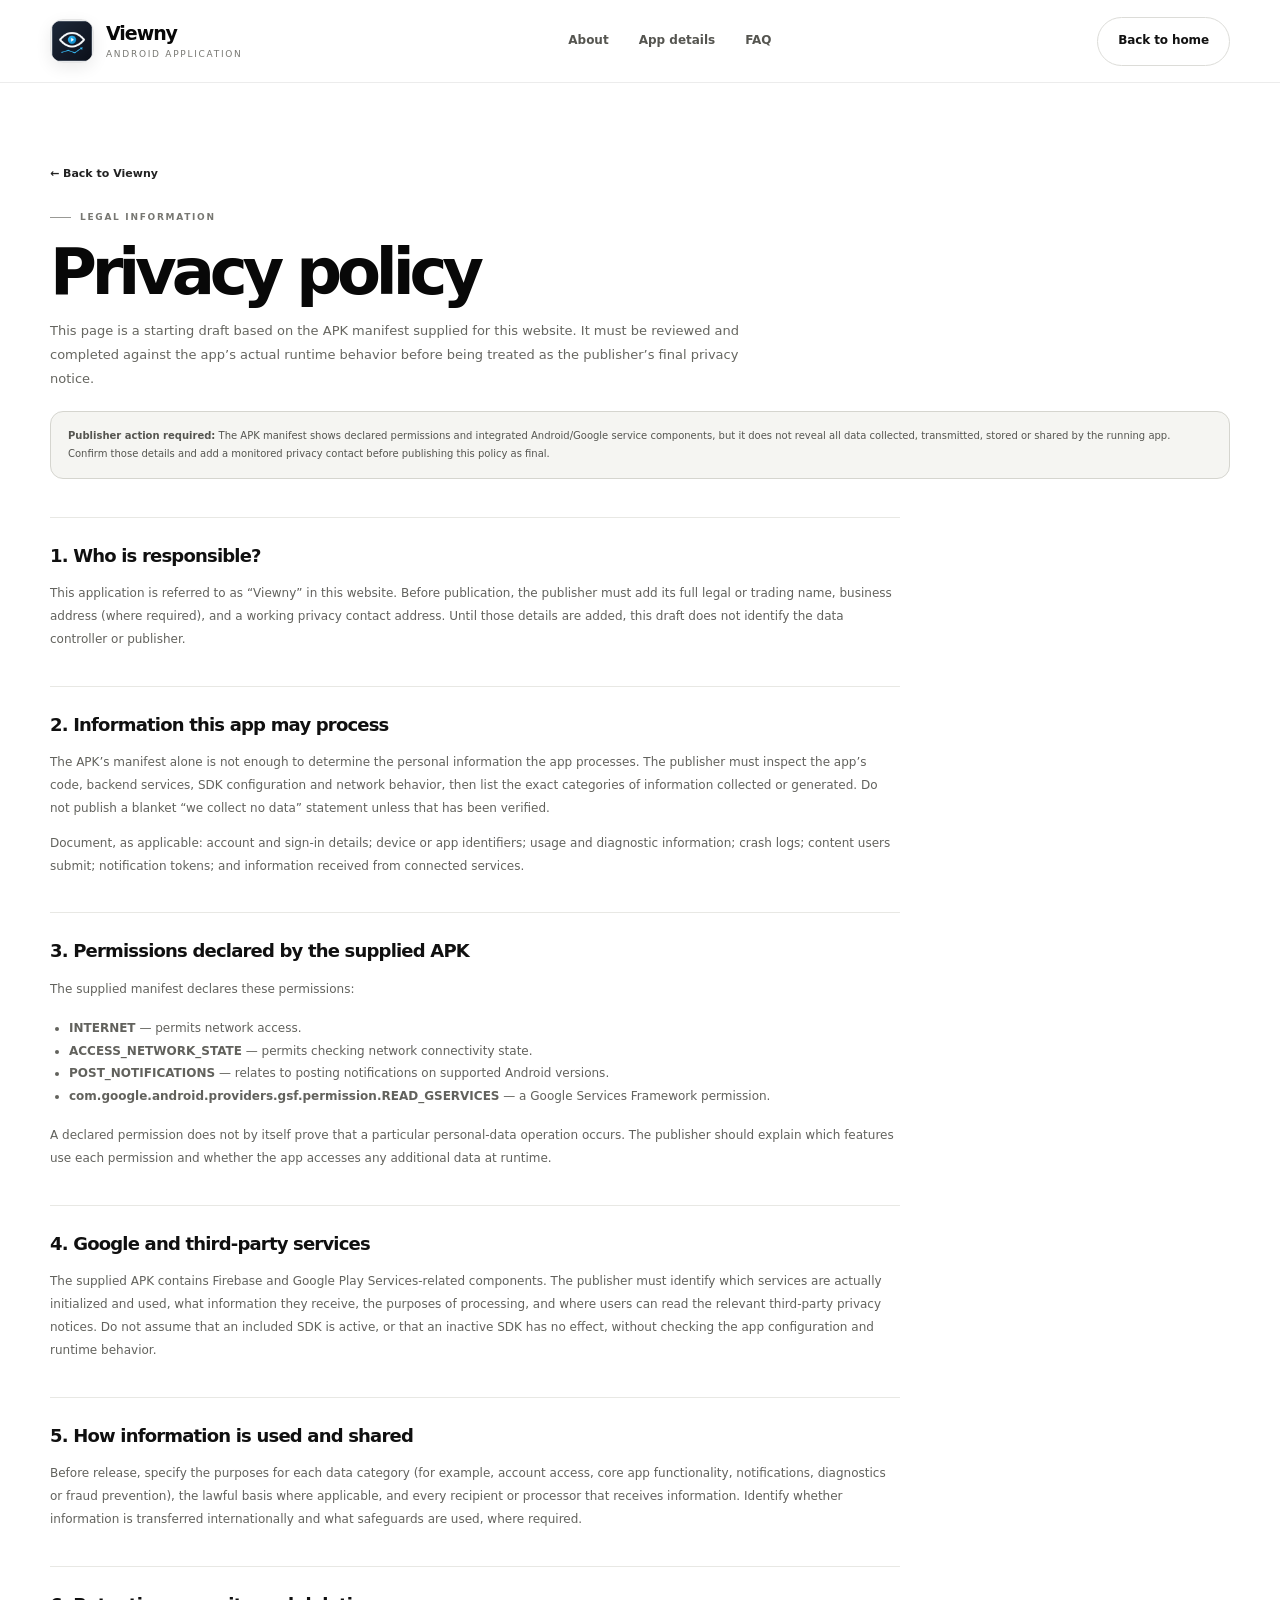
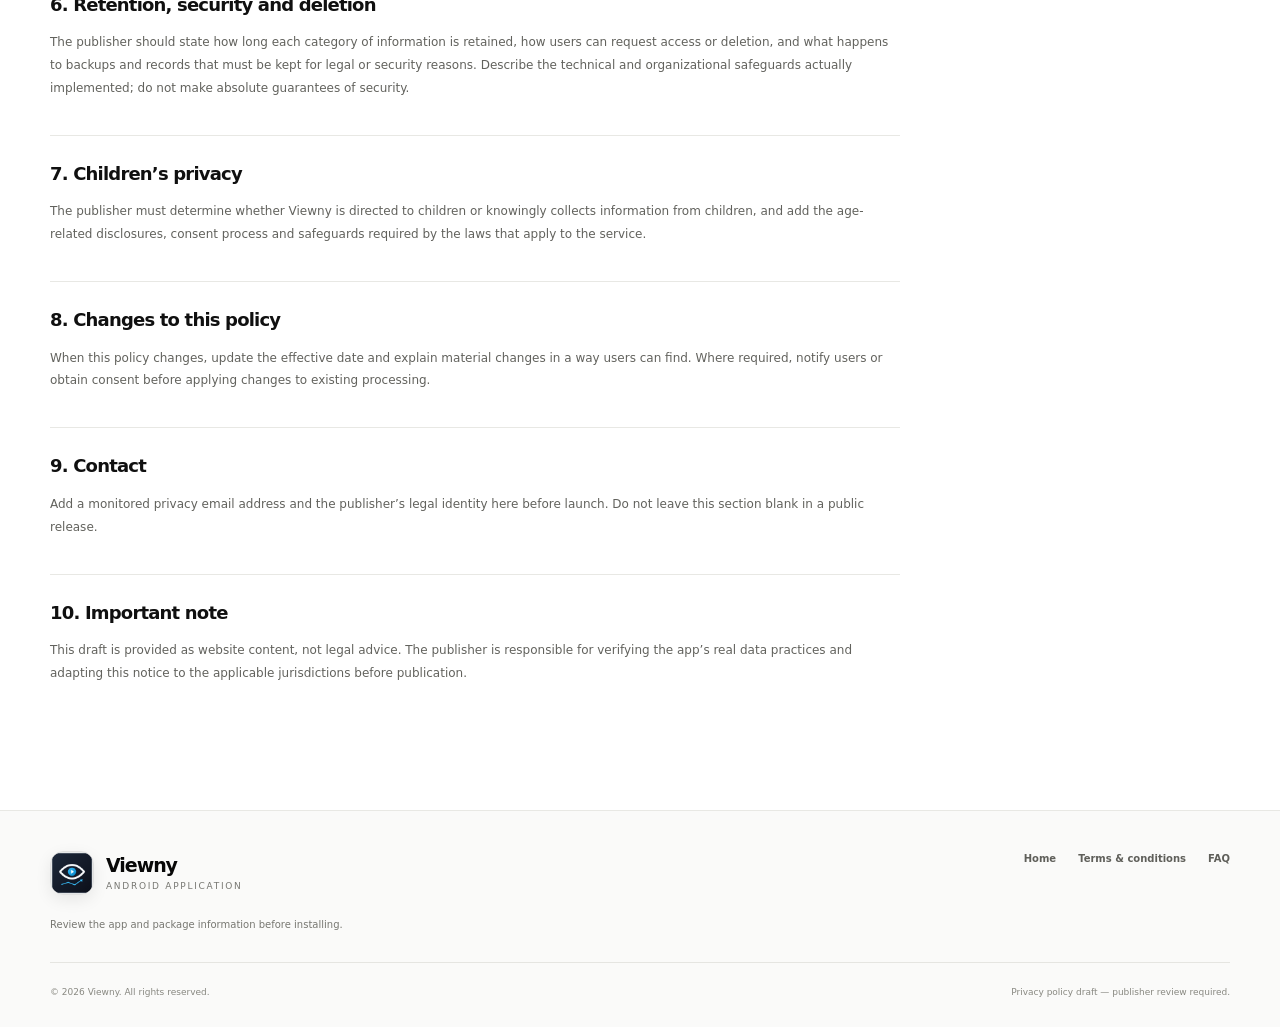
==== privacy.html @ 0425f1a5 "new layout" ====
<!doctype html>
<html lang="en">
<head>
  <meta charset="utf-8"><meta name="viewport" content="width=device-width, initial-scale=1"><meta name="theme-color" content="#ffffff">
  <meta name="description" content="Viewny privacy policy draft. Review information about permissions, app data and third-party services.">
  <title>Privacy Policy — Viewny</title><link rel="icon" type="image/png" href="assets/viewny-logo.png"><link rel="stylesheet" href="styles.css"><script defer src="site.js"></script>
</head>
<body>
<a class="skip-link" href="#main">Skip to content</a>
<header class="site-header"><div class="container navbar"><a class="brand" href="index.html"><img src="assets/viewny-logo.png" alt="Viewny logo"><span class="brand-copy"><span class="brand-name">Viewny</span><span class="brand-caption">Android application</span></span></a><nav class="nav-links"><a href="index.html#about">About</a><a href="index.html#details">App details</a><a href="index.html#faq">FAQ</a></nav><div class="nav-actions"><a class="btn btn-quiet" href="index.html">Back to home</a><button class="menu-toggle" type="button" aria-label="Open navigation" aria-expanded="false" data-menu-toggle>☰</button></div></div><nav class="container mobile-drawer" data-mobile-drawer><a href="index.html">Home</a><a href="terms.html">Terms &amp; conditions</a></nav></header>
<main id="main" class="container">
  <div class="legal-hero"><a class="back-link" href="index.html">← Back to Viewny</a><span class="eyebrow" style="display:flex;margin-top:25px">Legal information</span><h1>Privacy policy</h1><p>This page is a starting draft based on the APK manifest supplied for this website. It must be reviewed and completed against the app’s actual runtime behavior before being treated as the publisher’s final privacy notice.</p><div class="draft-banner"><strong>Publisher action required:</strong> The APK manifest shows declared permissions and integrated Android/Google service components, but it does not reveal all data collected, transmitted, stored or shared by the running app. Confirm those details and add a monitored privacy contact before publishing this policy as final.</div></div>
  <article class="legal-content">
    <section><h2>1. Who is responsible?</h2><p>This application is referred to as “Viewny” in this website. Before publication, the publisher must add its full legal or trading name, business address (where required), and a working privacy contact address. Until those details are added, this draft does not identify the data controller or publisher.</p></section>
    <section><h2>2. Information this app may process</h2><p>The APK’s manifest alone is not enough to determine the personal information the app processes. The publisher must inspect the app’s code, backend services, SDK configuration and network behavior, then list the exact categories of information collected or generated. Do not publish a blanket “we collect no data” statement unless that has been verified.</p><p>Document, as applicable: account and sign-in details; device or app identifiers; usage and diagnostic information; crash logs; content users submit; notification tokens; and information received from connected services.</p></section>
    <section><h2>3. Permissions declared by the supplied APK</h2><p>The supplied manifest declares these permissions:</p><ul><li><strong>INTERNET</strong> — permits network access.</li><li><strong>ACCESS_NETWORK_STATE</strong> — permits checking network connectivity state.</li><li><strong>POST_NOTIFICATIONS</strong> — relates to posting notifications on supported Android versions.</li><li><strong>com.google.android.providers.gsf.permission.READ_GSERVICES</strong> — a Google Services Framework permission.</li></ul><p>A declared permission does not by itself prove that a particular personal-data operation occurs. The publisher should explain which features use each permission and whether the app accesses any additional data at runtime.</p></section>
    <section><h2>4. Google and third-party services</h2><p>The supplied APK contains Firebase and Google Play Services-related components. The publisher must identify which services are actually initialized and used, what information they receive, the purposes of processing, and where users can read the relevant third-party privacy notices. Do not assume that an included SDK is active, or that an inactive SDK has no effect, without checking the app configuration and runtime behavior.</p></section>
    <section><h2>5. How information is used and shared</h2><p>Before release, specify the purposes for each data category (for example, account access, core app functionality, notifications, diagnostics or fraud prevention), the lawful basis where applicable, and every recipient or processor that receives information. Identify whether information is transferred internationally and what safeguards are used, where required.</p></section>
    <section><h2>6. Retention, security and deletion</h2><p>The publisher should state how long each category of information is retained, how users can request access or deletion, and what happens to backups and records that must be kept for legal or security reasons. Describe the technical and organizational safeguards actually implemented; do not make absolute guarantees of security.</p></section>
    <section><h2>7. Children’s privacy</h2><p>The publisher must determine whether Viewny is directed to children or knowingly collects information from children, and add the age-related disclosures, consent process and safeguards required by the laws that apply to the service.</p></section>
    <section><h2>8. Changes to this policy</h2><p>When this policy changes, update the effective date and explain material changes in a way users can find. Where required, notify users or obtain consent before applying changes to existing processing.</p></section>
    <section><h2>9. Contact</h2><p>Add a monitored privacy email address and the publisher’s legal identity here before launch. Do not leave this section blank in a public release.</p></section>
    <section><h2>10. Important note</h2><p>This draft is provided as website content, not legal advice. The publisher is responsible for verifying the app’s real data practices and adapting this notice to the applicable jurisdictions before publication.</p></section>
  </article>
</main>
<footer class="site-footer"><div class="container"><div class="footer-main"><div class="footer-brand"><a class="brand" href="index.html"><img src="assets/viewny-logo.png" alt=""><span class="brand-copy"><span class="brand-name">Viewny</span><span class="brand-caption">Android application</span></span></a><p>Review the app and package information before installing.</p></div><nav class="footer-links"><a href="index.html">Home</a><a href="terms.html">Terms &amp; conditions</a><a href="index.html#faq">FAQ</a></nav></div><div class="footer-bottom"><span>© 2026 Viewny. All rights reserved.</span><span>Privacy policy draft — publisher review required.</span></div></div></footer>
</body></html>
---- styles.css ----
:root {
  color-scheme: light;
  --bg: #ffffff;
  --bg-soft: #f6f6f4;
  --panel: #ffffff;
  --panel-soft: #fafaf9;
  --line: #e8e8e5;
  --line-strong: #d3d3cf;
  --text: #0a0a0a;
  --muted: #666663;
  --subtle: #8a8a85;
  --black: #080808;
  --white: #ffffff;
  --radius: 22px;
  --max: 1180px;
  font-family: Inter, ui-sans-serif, system-ui, -apple-system, BlinkMacSystemFont, "Segoe UI", sans-serif;
}
* { box-sizing: border-box; }
html { scroll-behavior: smooth; scroll-padding-top: 96px; }
body {
  min-width: 320px; margin: 0; color: var(--text); background: var(--bg);
  line-height: 1.65; -webkit-font-smoothing: antialiased; text-rendering: optimizeLegibility;
}
body::before, body::after { content: none; }
a { color: inherit; text-decoration: none; }
button, a { -webkit-tap-highlight-color: transparent; }
button { font: inherit; }
img { max-width: 100%; display: block; }
.container { width: min(var(--max), calc(100% - 52px)); margin: 0 auto; }
.skip-link { position: absolute; left: 16px; top: -60px; z-index: 100; padding: 10px 14px; color: #fff; background: #080808; border-radius: 9px; }
.skip-link:focus { top: 12px; }

/* Navigation */
.site-header { position: sticky; top: 0; z-index: 50; border-bottom: 1px solid rgba(0,0,0,.075); background: rgba(255,255,255,.88); backdrop-filter: blur(18px); }
.navbar { min-height: 82px; display: flex; align-items: center; justify-content: space-between; gap: 24px; }
.brand { display: inline-flex; align-items: center; gap: 12px; min-width: 0; }
.brand img { width: 44px; height: 44px; border-radius: 13px; border: 1px solid rgba(0,0,0,.1); box-shadow: 0 5px 16px rgba(0,0,0,.08); }
.brand-copy { display: grid; line-height: 1.12; }
.brand-name { font-weight: 850; letter-spacing: -.055em; font-size: 19px; color: #080808; }
.brand-caption { color: #777772; font-size: 9px; text-transform: uppercase; letter-spacing: .19em; margin-top: 5px; }
.nav-links { display: flex; align-items: center; gap: 30px; color: #555550; font-size: 12px; font-weight: 650; }
.nav-links a { transition: color .2s ease; }
.nav-links a:hover, .nav-links a:focus-visible { color: #000; }
.nav-actions { display: flex; align-items: center; gap: 10px; }
.menu-toggle { display: none; width: 43px; height: 43px; border-radius: 12px; border: 1px solid #dededb; color: #080808; background: #fff; cursor: pointer; }
.btn { min-height: 49px; display: inline-flex; align-items: center; justify-content: center; gap: 10px; padding: 0 20px; border-radius: 999px; border: 1px solid transparent; font-weight: 750; font-size: 12px; letter-spacing: -.01em; cursor: pointer; transition: transform .2s ease, box-shadow .2s ease, background .2s ease, border-color .2s ease; }
.btn:hover { transform: translateY(-2px); }
.btn:active { transform: translateY(0); }
.btn-primary { color: #fff; background: #080808; border-color: #080808; box-shadow: 0 8px 20px rgba(0,0,0,.12); }
.btn-primary:hover { background: #292929; box-shadow: 0 12px 26px rgba(0,0,0,.18); }
.btn-quiet { color: #111; background: #fff; border-color: #dcdcd8; }
.btn-quiet:hover { background: #f4f4f2; border-color: #999; }
.btn svg { width: 17px; height: 17px; flex: 0 0 auto; }
.eyebrow { display: inline-flex; align-items: center; gap: 9px; color: #777772; font-size: 9px; font-weight: 850; letter-spacing: .19em; text-transform: uppercase; }
.eyebrow::before { content: ""; width: 21px; height: 1px; background: currentColor; opacity: .75; }

/* Hero */
.hero { position: relative; padding: 34px 0 74px; overflow: hidden; }
.hero-grid {
  position: relative; isolation: isolate; display: grid; grid-template-columns: minmax(0, 1.08fr) minmax(330px, .92fr);
  gap: 56px; align-items: center; min-height: 570px; padding: 76px 70px;
  overflow: hidden; border-radius: 32px; color: #fff; background: #080808;
  box-shadow: 0 26px 70px rgba(0,0,0,.12);
}
.hero-grid::before {
  content: ""; position: absolute; z-index: -1; inset: 0; opacity: .18;
  background-image: linear-gradient(rgba(255,255,255,.14) 1px, transparent 1px), linear-gradient(90deg, rgba(255,255,255,.14) 1px, transparent 1px);
  background-size: 54px 54px; mask-image: linear-gradient(90deg, #000, transparent 84%);
}
.hero-grid::after { content: ""; position: absolute; z-index: -1; width: 470px; height: 470px; right: 7%; top: 8%; border: 1px solid rgba(255,255,255,.13); border-radius: 50%; box-shadow: 0 0 0 42px rgba(255,255,255,.025), 0 0 0 84px rgba(255,255,255,.018); }
.hero .eyebrow { color: #c7c7c2; }
.hero h1 { margin: 22px 0 20px; max-width: 690px; font-size: clamp(50px, 6.4vw, 82px); line-height: .96; letter-spacing: -.085em; font-weight: 850; }
.gradient-text { color: #fff; background: none; }
.hero-copy { max-width: 560px; color: #b7b7b2; font-size: 15px; line-height: 1.85; }
.hero-actions { display: flex; flex-wrap: wrap; gap: 11px; margin-top: 30px; }
.hero .btn-primary { color: #080808; background: #fff; border-color: #fff; box-shadow: none; }
.hero .btn-primary:hover { background: #e9e9e6; border-color: #e9e9e6; }
.hero .btn-quiet { color: #fff; background: rgba(255,255,255,.055); border-color: rgba(255,255,255,.25); }
.hero .btn-quiet:hover { background: rgba(255,255,255,.12); border-color: rgba(255,255,255,.48); }
.hero-meta { display: flex; flex-wrap: wrap; gap: 10px 19px; margin-top: 27px; color: #a4a49e; font-size: 10px; font-weight: 650; }
.hero-meta span { display: inline-flex; gap: 7px; align-items: center; }
.dot { width: 6px; height: 6px; display: inline-block; border-radius: 50%; background: #fff; box-shadow: 0 0 0 4px rgba(255,255,255,.12); }
.hero-visual { position: relative; min-height: 420px; display: grid; place-items: center; }
.visual-glow { position: absolute; width: 320px; height: 320px; border-radius: 50%; background: rgba(255,255,255,.13); filter: blur(72px); }
.app-card { position: relative; width: min(100%, 395px); padding: 28px; border: 1px solid rgba(0,0,0,.07); border-radius: 27px; color: #080808; background: #fff; box-shadow: 0 35px 85px rgba(0,0,0,.35); transform: rotate(1.5deg); }
.app-card-top { display: flex; justify-content: space-between; align-items: center; color: #777772; font-size: 9px; text-transform: uppercase; letter-spacing: .15em; font-weight: 850; }
.app-card-brand { padding: 33px 0 23px; display: grid; place-items: center; }
.app-card-brand img { width: 146px; height: 146px; border-radius: 31px; box-shadow: 0 16px 38px rgba(0,0,0,.18); }
.app-card-title { text-align: center; font-size: 26px; letter-spacing: -.06em; font-weight: 850; }
.app-card-sub { text-align: center; color: #777772; font-size: 11px; margin-top: 2px; }
.app-card-bottom { display: grid; grid-template-columns: repeat(3,1fr); margin-top: 23px; border-top: 1px solid #e8e8e5; padding-top: 17px; }
.mini-stat { text-align: center; }
.mini-stat + .mini-stat { border-left: 1px solid #e8e8e5; }
.mini-stat strong { display: block; color: #080808; font-size: 14px; letter-spacing: -.03em; }
.mini-stat span { display: block; color: #888882; font-size: 8px; text-transform: uppercase; letter-spacing: .13em; margin-top: 3px; }
.float-chip { position: absolute; display: flex; align-items: center; gap: 9px; padding: 11px 14px; border: 1px solid rgba(0,0,0,.12); border-radius: 999px; color: #111; background: #fff; box-shadow: 0 12px 32px rgba(0,0,0,.17); font-size: 10px; font-weight: 800; }
.float-chip svg { width: 16px; height: 16px; color: #111; }
.chip-one { left: -13px; top: 57px; }
.chip-two { right: -18px; bottom: 62px; }

/* Content sections */
.section { padding: 86px 0; border-top: 1px solid #ededeb; }
.section-head { max-width: 700px; margin-bottom: 34px; }
.section-head h2 { margin: 12px 0 10px; color: #080808; font-size: clamp(32px, 4.2vw, 49px); line-height: 1.04; letter-spacing: -.075em; }
.section-head p { margin: 0; color: #6e6e69; font-size: 13px; line-height: 1.8; }
.cards { display: grid; grid-template-columns: repeat(3, minmax(0, 1fr)); gap: 14px; }
.card { position: relative; min-height: 218px; padding: 25px; border: 1px solid #e5e5e1; border-radius: 19px; background: #fafaf9; transition: transform .25s ease, background .25s ease, border-color .25s ease, box-shadow .25s ease; }
.card:hover { transform: translateY(-5px); background: #fff; border-color: #c9c9c3; box-shadow: 0 17px 34px rgba(0,0,0,.055); }
.card-icon { width: 43px; height: 43px; display: grid; place-items: center; border-radius: 13px; color: #fff; background: #080808; border: 1px solid #080808; }
.card-icon svg { width: 19px; height: 19px; }
.card h3 { margin: 19px 0 7px; color: #0a0a0a; font-size: 16px; letter-spacing: -.035em; }
.card p { margin: 0; color: #70706b; font-size: 11px; line-height: 1.8; }
.split { display: grid; grid-template-columns: .85fr 1.15fr; gap: 58px; align-items: start; }
.step-list { display: grid; gap: 10px; }
.step { display: grid; grid-template-columns: 42px 1fr; gap: 14px; padding: 18px; border: 1px solid #e7e7e3; border-radius: 16px; background: #fff; transition: border-color .2s ease, transform .2s ease; }
.step:hover { border-color: #bdbdb7; transform: translateX(3px); }
.step-num { width: 36px; height: 36px; display: grid; place-items: center; border-radius: 50%; color: #fff; background: #080808; font-size: 10px; font-weight: 850; }
.step h3 { margin: 0 0 4px; color: #101010; font-size: 13px; letter-spacing: -.02em; }
.step p { margin: 0; color: #70706b; font-size: 11px; line-height: 1.75; }
.note { margin-top: 16px; padding: 15px 17px; border-radius: 13px; border: 1px solid #deded9; background: #f5f5f2; color: #575751; font-size: 10px; line-height: 1.75; }
.spec-grid { display: grid; grid-template-columns: repeat(3,minmax(0,1fr)); gap: 11px; }
.spec { padding: 18px; border: 1px solid #e7e7e3; background: #fafaf9; border-radius: 15px; min-width: 0; }
.spec-label { color: #85857e; display: block; font-size: 8px; letter-spacing: .15em; text-transform: uppercase; font-weight: 850; margin-bottom: 8px; }
.spec-value { color: #111; display: block; font-size: 12px; font-weight: 800; overflow-wrap: anywhere; letter-spacing: -.015em; }
.spec-sub { color: #777771; display: block; font-size: 10px; margin-top: 4px; }
.code-list { display: flex; flex-wrap: wrap; gap: 7px; }
.code-pill { padding: 7px 10px; border: 1px solid #dfdfdb; background: #fff; border-radius: 8px; color: #333; font-family: ui-monospace, SFMono-Regular, Menlo, monospace; font-size: 9px; }
.integrity { padding: 25px; border: 1px solid #171717; border-radius: 19px; color: #fff; background: #080808; box-shadow: 0 18px 40px rgba(0,0,0,.09); }
.integrity-row { display: flex; align-items: center; justify-content: space-between; gap: 16px; }
.integrity h3 { margin: 0; font-size: 15px; letter-spacing: -.03em; }
.integrity p { margin: 3px 0 0; color: #aaa; font-size: 10px; }
.integrity .code-pill { color: #111; border-color: #fff; background: #fff; }
.hash-row { margin-top: 18px; padding-top: 17px; border-top: 1px solid #333; }
.hash-label { color: #aaa; font-size: 8px; font-weight: 850; text-transform: uppercase; letter-spacing: .15em; }
.hash-value { display: flex; align-items: flex-start; justify-content: space-between; gap: 15px; margin-top: 8px; }
.hash-value code { color: #f1f1ef; font-size: 10px; line-height: 1.75; overflow-wrap: anywhere; }
.copy-btn { flex: 0 0 auto; padding: 7px 11px; border: 1px solid #5c5c5c; border-radius: 999px; background: transparent; color: #fff; font-size: 9px; font-weight: 750; cursor: pointer; }
.copy-btn:hover { color: #080808; border-color: #fff; background: #fff; }
.caution { margin-top: 17px; padding: 18px; border-radius: 15px; border: 1px solid #bcbcb5; background: #f5f5f2; }
.caution h3 { display: flex; align-items: center; gap: 9px; margin: 0 0 6px; color: #111; font-size: 13px; letter-spacing: -.02em; }
.caution p { margin: 0; color: #575751; font-size: 10px; line-height: 1.8; }
.caution strong { color: #080808; }
.faq-list { display: grid; gap: 9px; }
details.faq { padding: 18px 20px; border: 1px solid #e6e6e2; border-radius: 14px; background: #fff; transition: border-color .2s ease, background .2s ease; }
details.faq[open] { background: #fafaf8; border-color: #c9c9c3; }
details.faq summary { position: relative; padding-right: 32px; color: #101010; font-size: 12px; font-weight: 800; letter-spacing: -.015em; cursor: pointer; list-style: none; }
details.faq summary::-webkit-details-marker { display: none; }
details.faq summary::after { content: "+"; position: absolute; right: 0; top: -6px; color: #111; font-size: 22px; font-weight: 400; }
details.faq[open] summary::after { content: "−"; }
details.faq p { margin: 12px 0 0; max-width: 850px; color: #666660; font-size: 11px; line-height: 1.8; }
.cta-panel { display: flex; align-items: center; justify-content: space-between; gap: 28px; padding: 37px; border: 1px solid #080808; border-radius: 22px; color: #fff; background: #080808; }
.cta-panel h2 { margin: 0 0 7px; font-size: clamp(25px,3vw,34px); line-height: 1.08; letter-spacing: -.065em; }
.cta-panel p { margin: 0; color: #b9b9b4; font-size: 11px; }
.cta-panel .btn-primary { color: #080808; background: #fff; border-color: #fff; box-shadow: none; }
.cta-panel .btn-primary:hover { background: #e9e9e6; }
.site-footer { padding: 40px 0 27px; border-top: 1px solid #e8e8e4; background: #fafaf9; }
.footer-main { display: flex; align-items: flex-start; justify-content: space-between; gap: 35px; }
.footer-brand { max-width: 330px; }
.footer-brand p { margin: 13px 0 0; color: #777771; font-size: 10px; line-height: 1.8; }
.footer-links { display: flex; flex-wrap: wrap; gap: 14px 22px; color: #5f5f5a; font-size: 10px; font-weight: 700; }
.footer-links a:hover { color: #000; text-decoration: underline; text-underline-offset: 4px; }
.footer-bottom { display: flex; justify-content: space-between; gap: 15px; padding-top: 22px; margin-top: 28px; border-top: 1px solid #e5e5e1; color: #888881; font-size: 9px; }

/* Legal pages */
.legal-hero { padding: 76px 0 38px; }
.legal-hero h1 { margin: 15px 0 12px; color: #080808; font-size: clamp(40px,5.5vw,64px); letter-spacing: -.08em; line-height: 1.02; }
.legal-hero p { color: #666660; max-width: 710px; font-size: 13px; line-height: 1.85; }
.draft-banner { margin: 20px 0 0; padding: 15px 17px; border: 1px solid #d5d5cf; border-radius: 13px; background: #f5f5f2; color: #555550; font-size: 10px; line-height: 1.8; }
.legal-content { max-width: 850px; padding-bottom: 90px; }
.legal-content section { padding: 23px 0; border-top: 1px solid #e8e8e4; }
.legal-content h2 { margin: 0 0 9px; color: #101010; font-size: 18px; letter-spacing: -.045em; }
.legal-content p, .legal-content li { color: #62625d; font-size: 12px; line-height: 1.9; }
.legal-content ul { padding-left: 19px; }
.legal-content a { color: #111; text-decoration: underline; text-underline-offset: 3px; }
.back-link { display: inline-flex; align-items: center; gap: 7px; color: #222; font-size: 11px; font-weight: 800; }
.mobile-drawer { display: none; }
:focus-visible { outline: 2px solid #111; outline-offset: 4px; }

@media (max-width: 960px) {
  .hero-grid { gap: 30px; grid-template-columns: minmax(0, 1fr) minmax(285px,.85fr); padding: 60px 48px; }
  .hero { padding-top: 26px; }
  .cards { grid-template-columns: repeat(2,minmax(0,1fr)); }
  .split { gap: 34px; }
  .chip-one { left: -4px; }
  .chip-two { right: -4px; }
}
@media (max-width: 700px) {
  .container { width: min(var(--max), calc(100% - 32px)); }
  .navbar { min-height: 70px; }
  .nav-links { display: none; }
  .nav-actions .btn { display: none; }
  .menu-toggle { display: grid; place-items: center; }
  .mobile-drawer { display: none; padding: 8px 0 17px; border-top: 1px solid #ededeb; }
  .mobile-drawer.open { display: grid; gap: 2px; }
  .mobile-drawer a { padding: 11px 5px; color: #555550; font-size: 12px; font-weight: 700; }
  .hero { padding: 17px 0 48px; }
  .hero-grid { grid-template-columns: 1fr; gap: 12px; min-height: 0; padding: 43px 25px 28px; border-radius: 24px; }
  .hero-grid::after { width: 300px; height: 300px; right: -16%; top: 41%; }
  .hero h1 { margin-top: 17px; font-size: clamp(47px, 12.5vw, 65px); }
  .hero-copy { font-size: 13px; }
  .hero-actions { margin-top: 23px; }
  .hero-visual { min-height: 350px; margin: 0 7px; }
  .app-card { max-width: 340px; padding: 22px; }
  .app-card-brand img { width: 120px; height: 120px; }
  .chip-one { top: 34px; }
  .chip-two { bottom: 34px; }
  .section { padding: 63px 0; }
  .section-head { margin-bottom: 26px; }
  .cards { grid-template-columns: 1fr; }
  .card { min-height: 0; }
  .split { grid-template-columns: 1fr; }
  .spec-grid { grid-template-columns: repeat(2,minmax(0,1fr)); }
  .cta-panel { align-items: flex-start; flex-direction: column; padding: 27px; }
  .footer-main, .footer-bottom { flex-direction: column; }
  .footer-links { gap: 13px 17px; }
  .legal-hero { padding-top: 54px; }
}
@media (max-width: 390px) {
  .hero-actions { display: grid; }
  .hero-actions .btn { width: 100%; }
  .hero-visual { min-height: 320px; }
  .float-chip { font-size: 9px; padding: 9px 10px; }
  .spec-grid { grid-template-columns: 1fr; }
  .integrity-row { align-items: flex-start; flex-direction: column; }
  .hash-value { flex-direction: column; }
}
@media (prefers-reduced-motion: reduce) {
  *, *::before, *::after { scroll-behavior: auto !important; animation-duration: .01ms !important; animation-iteration-count: 1 !important; transition-duration: .01ms !important; }
}
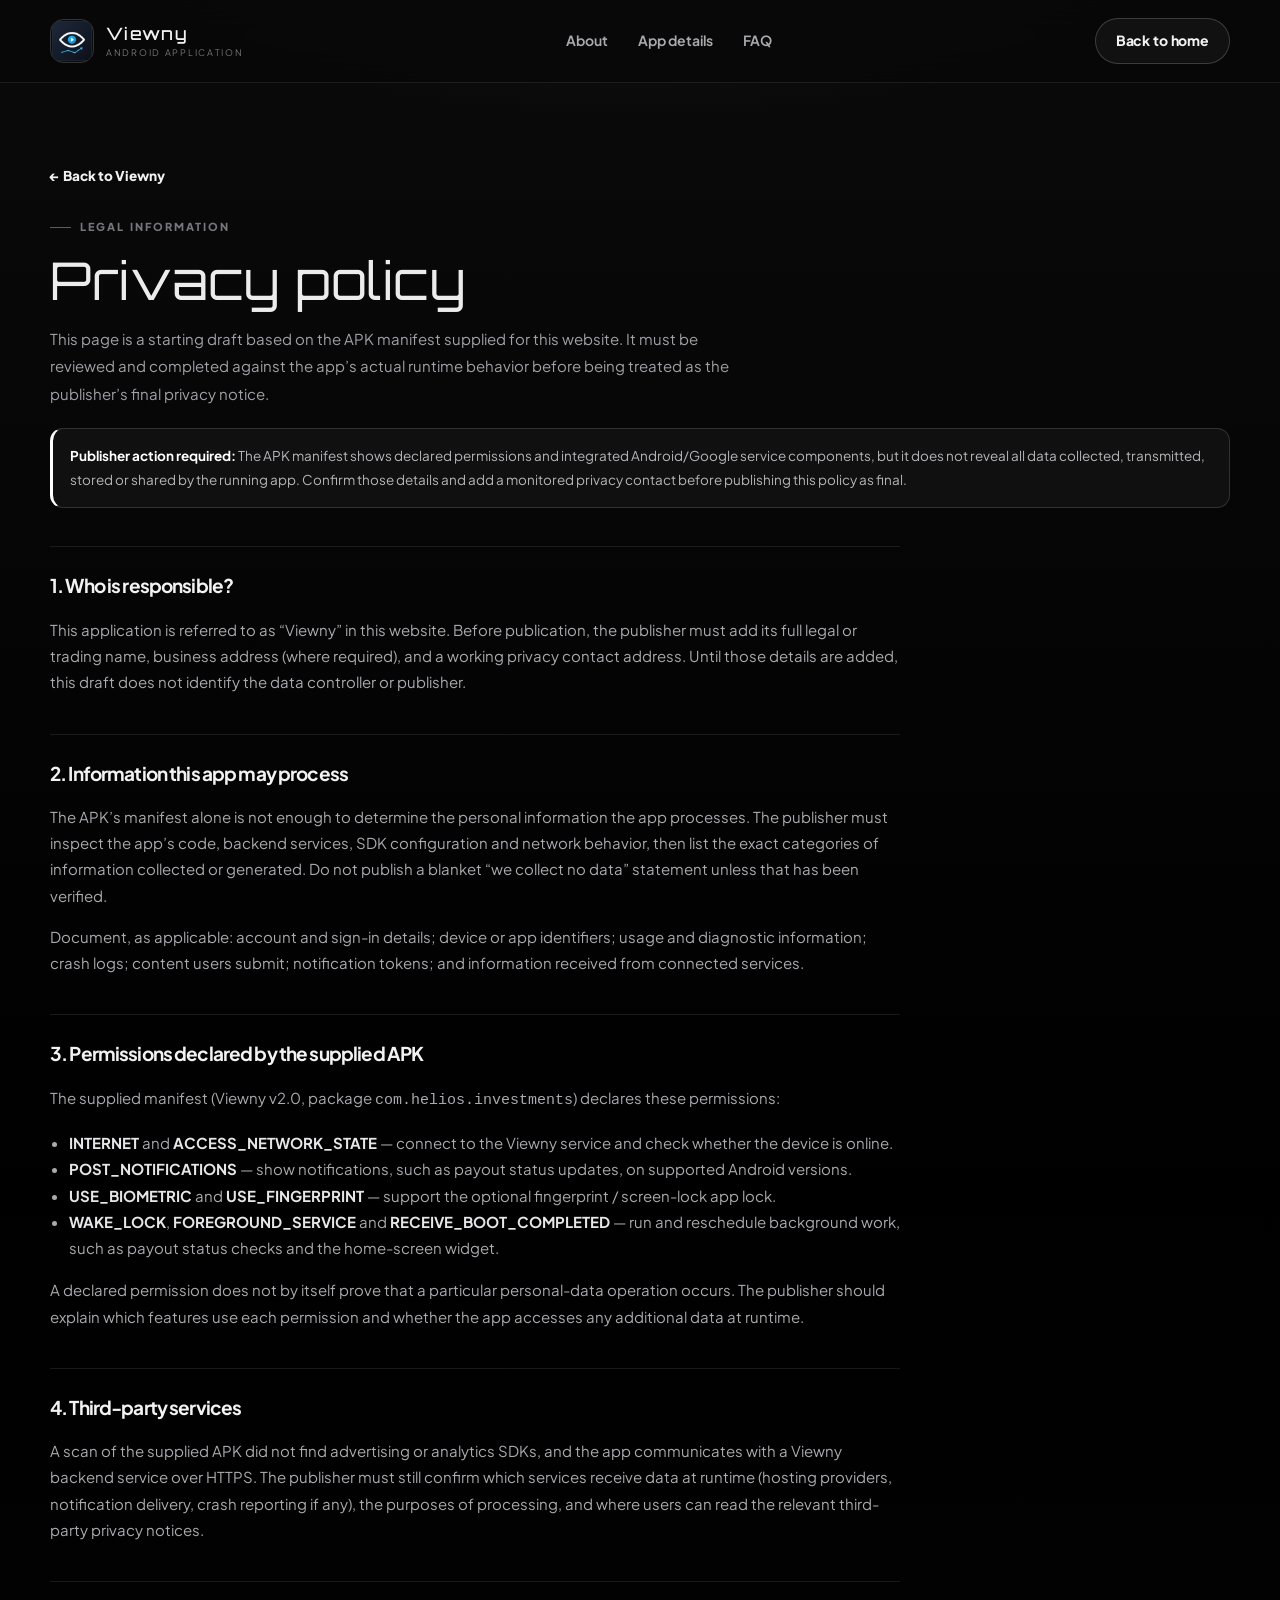
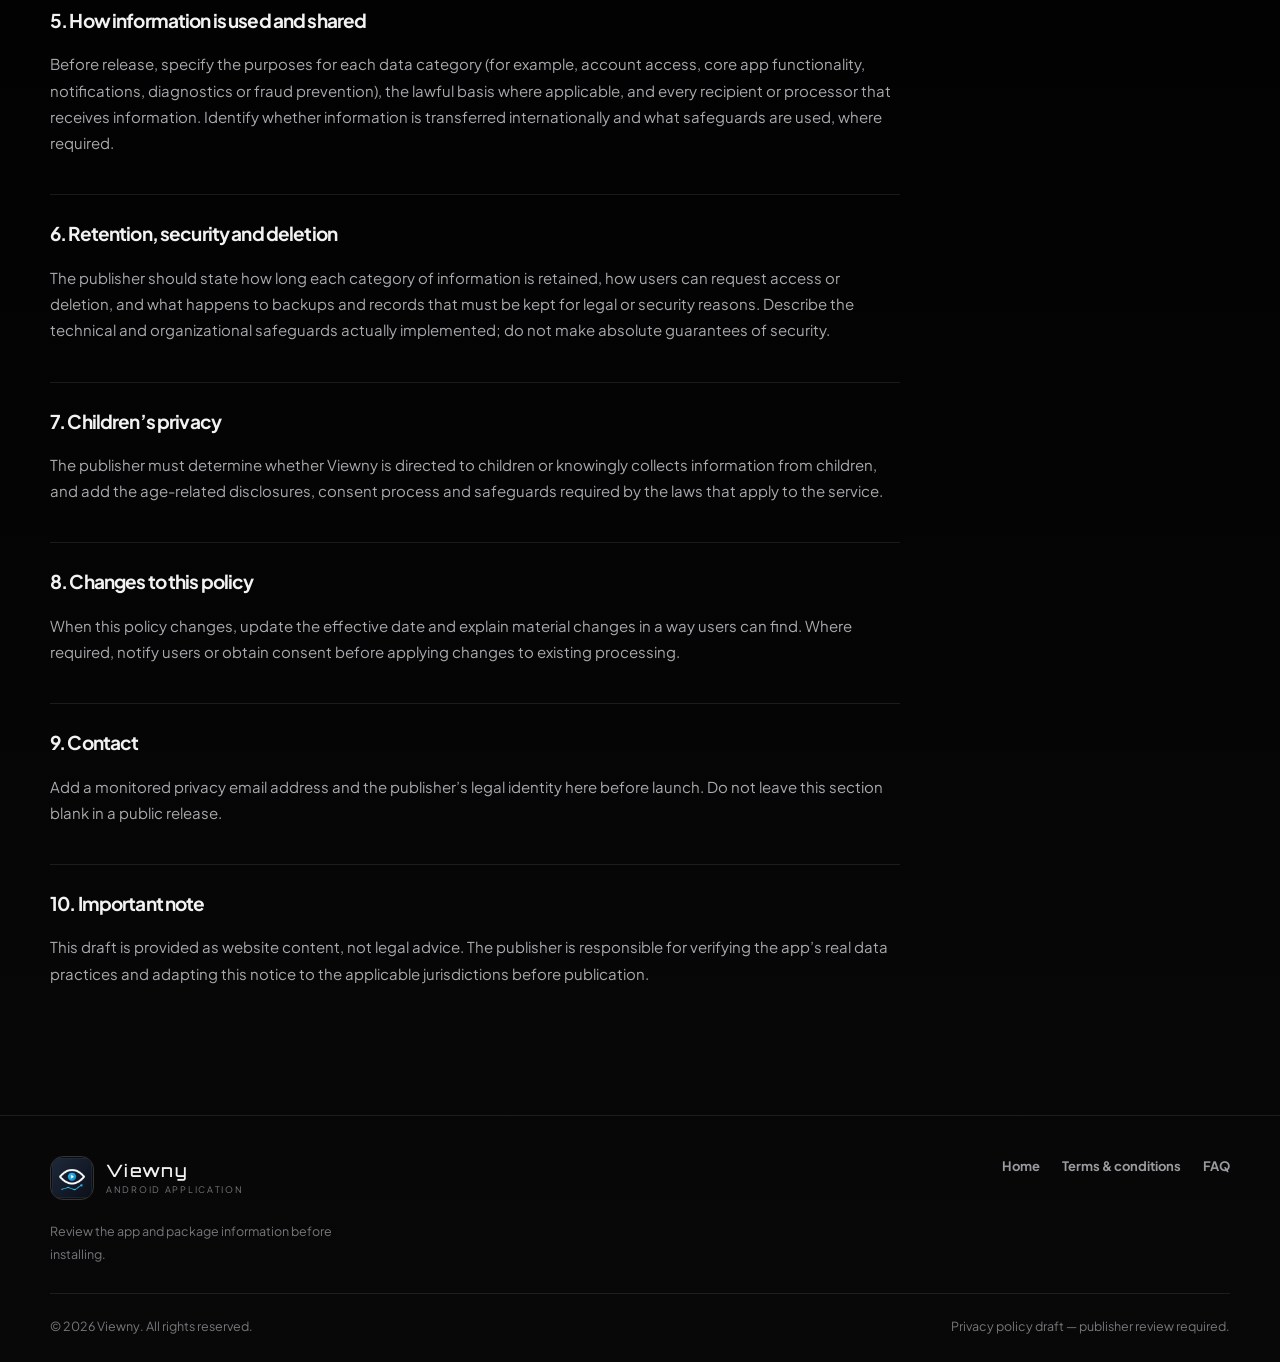
==== commit c1f57800: "web design update" ====
--- a/privacy.html
+++ b/privacy.html
@@ -3,7 +3,12 @@
 <head>
   <meta charset="utf-8"><meta name="viewport" content="width=device-width, initial-scale=1"><meta name="theme-color" content="#ffffff">
   <meta name="description" content="Viewny privacy policy draft. Review information about permissions, app data and third-party services.">
-  <title>Privacy Policy — Viewny</title><link rel="icon" type="image/png" href="assets/viewny-logo.png"><link rel="stylesheet" href="styles.css"><script defer src="site.js"></script>
+  <title>Privacy Policy — Viewny</title><link rel="icon" type="image/png" href="assets/viewny-logo.png"><link rel="preconnect" href="https://fonts.googleapis.com">
+<link rel="preconnect" href="https://fonts.gstatic.com" crossorigin>
+<link href="https://fonts.googleapis.com/css2?family=Orbitron:wght@400;500&family=Plus+Jakarta+Sans:wght@400;500;600&display=swap" rel="stylesheet">
+<meta name="theme-color" content="#050505">
+<meta name="color-scheme" content="dark">
+<link rel="stylesheet" href="styles.css"><script defer src="site.js"></script>
 </head>
 <body>
 <a class="skip-link" href="#main">Skip to content</a>
@@ -13,8 +18,8 @@
   <article class="legal-content">
     <section><h2>1. Who is responsible?</h2><p>This application is referred to as “Viewny” in this website. Before publication, the publisher must add its full legal or trading name, business address (where required), and a working privacy contact address. Until those details are added, this draft does not identify the data controller or publisher.</p></section>
     <section><h2>2. Information this app may process</h2><p>The APK’s manifest alone is not enough to determine the personal information the app processes. The publisher must inspect the app’s code, backend services, SDK configuration and network behavior, then list the exact categories of information collected or generated. Do not publish a blanket “we collect no data” statement unless that has been verified.</p><p>Document, as applicable: account and sign-in details; device or app identifiers; usage and diagnostic information; crash logs; content users submit; notification tokens; and information received from connected services.</p></section>
-    <section><h2>3. Permissions declared by the supplied APK</h2><p>The supplied manifest declares these permissions:</p><ul><li><strong>INTERNET</strong> — permits network access.</li><li><strong>ACCESS_NETWORK_STATE</strong> — permits checking network connectivity state.</li><li><strong>POST_NOTIFICATIONS</strong> — relates to posting notifications on supported Android versions.</li><li><strong>com.google.android.providers.gsf.permission.READ_GSERVICES</strong> — a Google Services Framework permission.</li></ul><p>A declared permission does not by itself prove that a particular personal-data operation occurs. The publisher should explain which features use each permission and whether the app accesses any additional data at runtime.</p></section>
-    <section><h2>4. Google and third-party services</h2><p>The supplied APK contains Firebase and Google Play Services-related components. The publisher must identify which services are actually initialized and used, what information they receive, the purposes of processing, and where users can read the relevant third-party privacy notices. Do not assume that an included SDK is active, or that an inactive SDK has no effect, without checking the app configuration and runtime behavior.</p></section>
+    <section><h2>3. Permissions declared by the supplied APK</h2><p>The supplied manifest (Viewny v2.0, package <code>com.helios.investments</code>) declares these permissions:</p><ul><li><strong>INTERNET</strong> and <strong>ACCESS_NETWORK_STATE</strong> — connect to the Viewny service and check whether the device is online.</li><li><strong>POST_NOTIFICATIONS</strong> — show notifications, such as payout status updates, on supported Android versions.</li><li><strong>USE_BIOMETRIC</strong> and <strong>USE_FINGERPRINT</strong> — support the optional fingerprint / screen-lock app lock.</li><li><strong>WAKE_LOCK</strong>, <strong>FOREGROUND_SERVICE</strong> and <strong>RECEIVE_BOOT_COMPLETED</strong> — run and reschedule background work, such as payout status checks and the home-screen widget.</li></ul><p>A declared permission does not by itself prove that a particular personal-data operation occurs. The publisher should explain which features use each permission and whether the app accesses any additional data at runtime.</p></section>
+    <section><h2>4. Third-party services</h2><p>A scan of the supplied APK did not find advertising or analytics SDKs, and the app communicates with a Viewny backend service over HTTPS. The publisher must still confirm which services receive data at runtime (hosting providers, notification delivery, crash reporting if any), the purposes of processing, and where users can read the relevant third-party privacy notices.</p></section>
     <section><h2>5. How information is used and shared</h2><p>Before release, specify the purposes for each data category (for example, account access, core app functionality, notifications, diagnostics or fraud prevention), the lawful basis where applicable, and every recipient or processor that receives information. Identify whether information is transferred internationally and what safeguards are used, where required.</p></section>
     <section><h2>6. Retention, security and deletion</h2><p>The publisher should state how long each category of information is retained, how users can request access or deletion, and what happens to backups and records that must be kept for legal or security reasons. Describe the technical and organizational safeguards actually implemented; do not make absolute guarantees of security.</p></section>
     <section><h2>7. Children’s privacy</h2><p>The publisher must determine whether Viewny is directed to children or knowingly collects information from children, and add the age-related disclosures, consent process and safeguards required by the laws that apply to the service.</p></section>
--- a/styles.css
+++ b/styles.css
@@ -227,3 +227,36 @@
 @media (prefers-reduced-motion: reduce) {
   *, *::before, *::after { scroll-behavior: auto !important; animation-duration: .01ms !important; animation-iteration-count: 1 !important; transition-duration: .01ms !important; }
 }
+
+/* =====================================================================
+   v2 · legal pages share the dark black / white theme of index.html
+   ===================================================================== */
+:root{color-scheme:dark;font-family:'Plus Jakarta Sans',ui-sans-serif,system-ui,-apple-system,'Segoe UI',Roboto,sans-serif}
+html{background:#050505;-webkit-text-size-adjust:100%}
+body{color:#f2f2f2;background:radial-gradient(1200px 700px at 50% -10%,#222 0%,transparent 60%),linear-gradient(180deg,#0a0a0a,#000 40%,#080808);min-height:100vh;overflow-x:hidden}
+.container{width:min(var(--max),calc(100% - 40px))}
+.site-header{border-bottom:1px solid rgba(255,255,255,.09);background:rgba(8,8,8,.82)}
+.brand-name{color:#f2f2f2;font-family:Orbitron,'Plus Jakarta Sans',sans-serif;font-weight:500;letter-spacing:.08em;font-size:17px}
+.brand-caption{color:#76767c}
+.brand img{border-color:rgba(255,255,255,.18);box-shadow:none}
+.nav-links{color:#a9a9ae;font-size:14px}.nav-links a:hover,.nav-links a:focus-visible{color:#fff}
+.menu-toggle{color:#fff;background:rgba(255,255,255,.045);border-color:rgba(255,255,255,.18);min-width:44px;min-height:44px}
+.btn{font-size:14px;min-height:46px}
+.btn-quiet{color:#f2f2f2;background:rgba(255,255,255,.045);border-color:rgba(255,255,255,.18)}.btn-quiet:hover{background:rgba(255,255,255,.1);border-color:rgba(255,255,255,.4)}
+.mobile-drawer{border-top-color:rgba(255,255,255,.09)}.mobile-drawer a{color:#cfcfd2;font-size:15px;padding:13px 6px}
+.eyebrow{color:#76767c;font-size:11px}
+.legal-hero h1{color:#ececec;font-family:Orbitron,'Plus Jakarta Sans',sans-serif;font-weight:400;letter-spacing:.01em;line-height:1.12;font-size:clamp(30px,5vw,52px)}
+.legal-hero p{color:#a0a0a6;font-size:15px}
+.draft-banner{color:#b5b5ba;background:rgba(255,255,255,.045);border:1px solid rgba(255,255,255,.14);border-left:3px solid #fff;font-size:13.5px}
+.draft-banner strong{color:#fff}
+.back-link{color:#f2f2f2;font-size:13.5px;padding:6px 0}
+.legal-content section{border-top-color:rgba(255,255,255,.09)}
+.legal-content h2{color:#f2f2f2;font-size:19px}
+.legal-content p,.legal-content li{color:#a9a9ae;font-size:15px;line-height:1.75}
+.legal-content strong{color:#e6e6e8}.legal-content a{color:#fff}
+.site-footer{background:transparent;border-top-color:rgba(255,255,255,.09)}
+.footer-brand p,.footer-bottom{color:#76767c;font-size:12.5px}
+.footer-links{color:#9a9aa0;font-size:13px}.footer-links a:hover{color:#fff}
+.footer-bottom{border-top-color:rgba(255,255,255,.09)}
+:focus-visible{outline-color:#fff}
+@media (max-width:700px){.container{width:min(var(--max),calc(100% - 28px))}.legal-hero{padding-top:36px}.legal-content{padding-bottom:60px}.footer-links{gap:12px 20px}}
